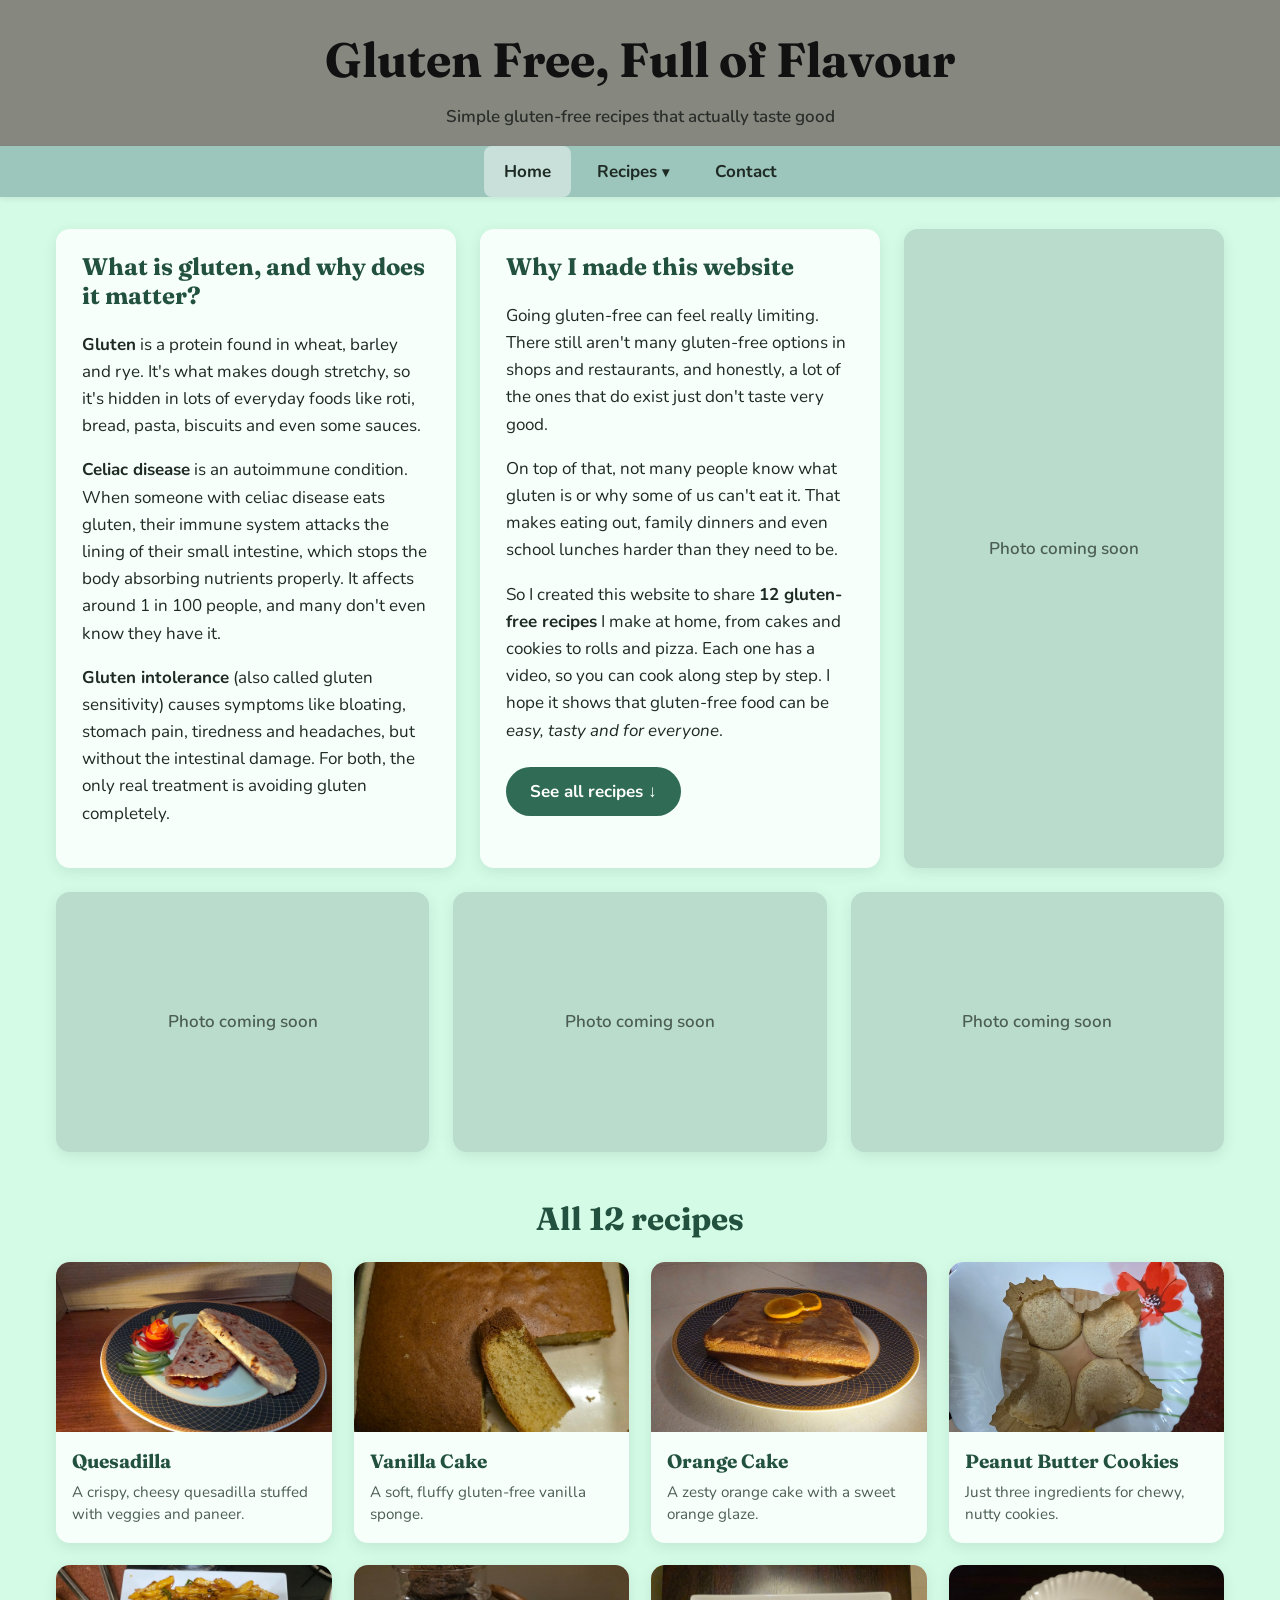
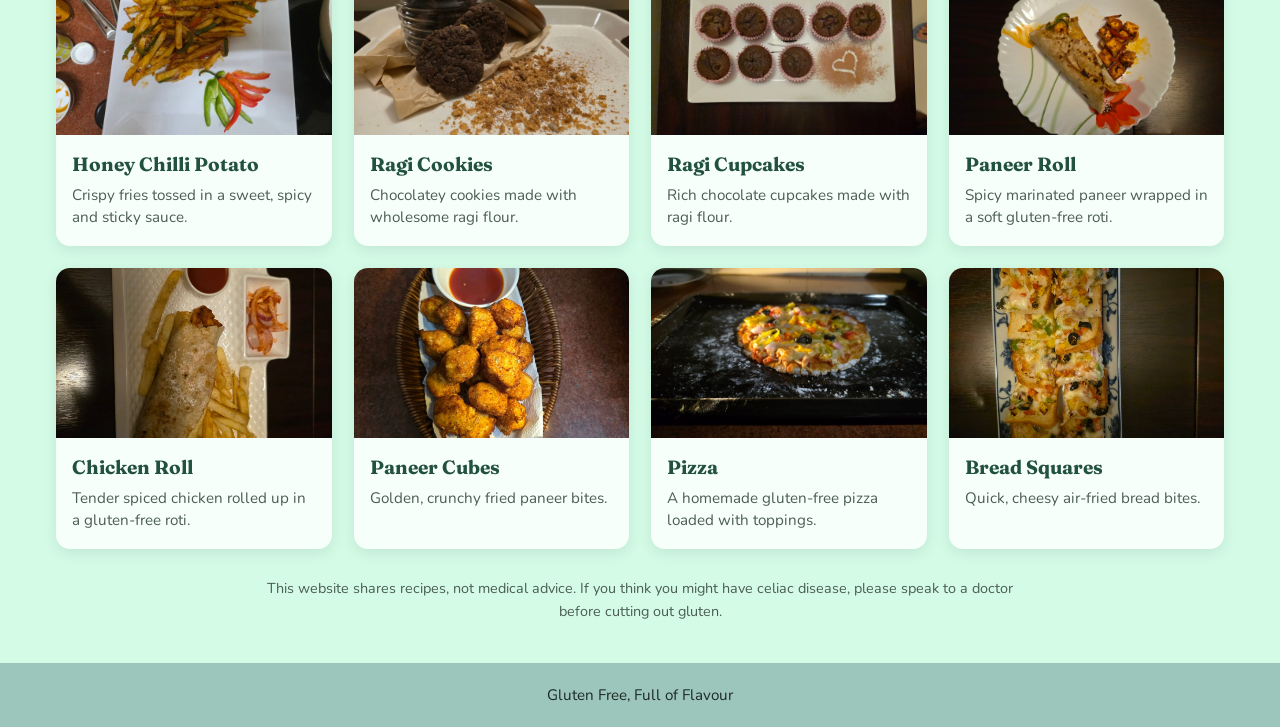
==== index.html @ 8ae69e82 "First version of my website" ====
<!DOCTYPE html>
<html lang="en">
<head>
  <meta charset="UTF-8">
  <meta name="viewport" content="width=device-width, initial-scale=1.0">
  <meta name="description" content="Gluten-free recipes that are easy to make and full of flavour.">
  <title>Home | Gluten Free, Full of Flavour</title>
  <link rel="preconnect" href="https://fonts.googleapis.com">
  <link rel="preconnect" href="https://fonts.gstatic.com" crossorigin>
  <link href="https://fonts.googleapis.com/css2?family=Fraunces:opsz,wght@9..144,600;9..144,700&family=Nunito:wght@400;600;700&display=swap" rel="stylesheet">
  <link rel="icon" href="favicon.svg" type="image/svg+xml">
  <link rel="stylesheet" href="css/home.css">
</head>
<body>

  <!-- ===== Title bar ===== -->
  <header class="site-header">
    <a href="index.html" class="site-title">Gluten Free, Full of Flavour</a>
    <p class="tagline">Simple gluten-free recipes that actually taste good</p>
  </header>

  <!-- ===== Navigation bar ===== -->
  <nav class="site-nav" aria-label="Main navigation">
    <button class="menu-toggle" aria-expanded="false" aria-controls="nav-links">&#9776; Menu</button>
    <ul class="nav-links" id="nav-links">
      <li><a href="index.html" class="active" aria-current="page">Home</a></li>
      <li class="dropdown">
        <button class="dropdown-toggle" aria-expanded="false">Recipes <span class="arrow">&#9662;</span></button>
        <ul class="dropdown-menu">
          <li><a href="quesadilla.html">Quesadilla</a></li>
          <li><a href="vanilla-cake.html">Vanilla Cake</a></li>
          <li><a href="orange-cake.html">Orange Cake</a></li>
          <li><a href="peanut-butter-cookies.html">Peanut Butter Cookies</a></li>
          <li><a href="honey-chilli-potato.html">Honey Chilli Potato</a></li>
          <li><a href="ragi-cookies.html">Ragi Cookies</a></li>
          <li><a href="ragi-cupcakes.html">Ragi Cupcakes</a></li>
          <li><a href="paneer-roll.html">Paneer Roll</a></li>
          <li><a href="chicken-roll.html">Chicken Roll</a></li>
          <li><a href="paneer-cubes.html">Paneer Cubes</a></li>
          <li><a href="pizza.html">Pizza</a></li>
          <li><a href="bread-squares.html">Bread Squares</a></li>
        </ul>
      </li>
      <li><a href="gf-contact.html">Contact</a></li>
    </ul>
  </nav>

  <!-- ===== Main content ===== -->
  <main class="home">

    <!-- Top row: two text columns + one picture -->
    <section class="intro-row">
      <article class="text-card">
        <h2>What is gluten, and why does it matter?</h2>
        <p><strong>Gluten</strong> is a protein found in wheat, barley and rye. It's what makes dough stretchy, so it's hidden in lots of everyday foods like roti, bread, pasta, biscuits and even some sauces.</p>
        <p><strong>Celiac disease</strong> is an autoimmune condition. When someone with celiac disease eats gluten, their immune system attacks the lining of their small intestine, which stops the body absorbing nutrients properly. It affects around 1 in 100 people, and many don't even know they have it.</p>
        <p><strong>Gluten intolerance</strong> (also called gluten sensitivity) causes symptoms like bloating, stomach pain, tiredness and headaches, but without the intestinal damage. For both, the only real treatment is avoiding gluten completely.</p>
      </article>

      <article class="text-card">
        <h2>Why I made this website</h2>
        <p>Going gluten-free can feel really limiting. There still aren't many gluten-free options in shops and restaurants, and honestly, a lot of the ones that do exist just don't taste very good.</p>
        <p>On top of that, not many people know what gluten is or why some of us can't eat it. That makes eating out, family dinners and even school lunches harder than they need to be.</p>
        <p>So I created this website to share <strong>12 gluten-free recipes</strong> I make at home, from cakes and cookies to rolls and pizza. Each one has a video, so you can cook along step by step. I hope it shows that gluten-free food can be <em>easy, tasty and for everyone</em>.</p>
        <a class="btn" href="#recipes">See all recipes &darr;</a>
      </article>

      <figure class="photo photo-tall">
        <img src="https://images.unsplash.com/photo-1523294587484-bae6cc870010?auto=format&fit=crop&w=1200&q=80" alt="Cookies, bread and wheat stalks on a table">
      </figure>
    </section>

    <!-- Bottom row: three pictures -->
    <section class="photo-row">
      <figure class="photo"><img src="https://images.unsplash.com/photo-1642541386804-803d73509fa2?auto=format&fit=crop&w=1200&q=80" alt="A hand holding a frosted cupcake" loading="lazy"></figure>
      <figure class="photo"><img src="https://images.unsplash.com/photo-1511690078903-71dc5a49f5e3?auto=format&fit=crop&w=1200&q=80" alt="Assorted tacos on a wooden plate" loading="lazy"></figure>
      <figure class="photo"><img src="https://images.unsplash.com/photo-1574484152510-903878da786c?auto=format&fit=crop&w=1200&q=80" alt="A bowl of colourful spices" loading="lazy"></figure>
    </section>

    <!-- All 12 recipes as cards -->
    <section class="recipe-cards" id="recipes">
      <h2>All 12 recipes</h2>
      <div class="card-grid">
        <a class="recipe-card" href="quesadilla.html">
          <figure class="photo"><img src="images/quesadilla-1.jpg" alt="Quesadilla" loading="lazy"></figure>
          <div class="rc-body">
            <h3>Quesadilla</h3>
            <p>A crispy, cheesy quesadilla stuffed with veggies and paneer.</p>
          </div>
        </a>
        <a class="recipe-card" href="vanilla-cake.html">
          <figure class="photo"><img src="images/vanilla-cake-1.jpg" alt="Vanilla Cake" loading="lazy"></figure>
          <div class="rc-body">
            <h3>Vanilla Cake</h3>
            <p>A soft, fluffy gluten-free vanilla sponge.</p>
          </div>
        </a>
        <a class="recipe-card" href="orange-cake.html">
          <figure class="photo"><img src="images/orange-cake-1.jpg" alt="Orange Cake" loading="lazy"></figure>
          <div class="rc-body">
            <h3>Orange Cake</h3>
            <p>A zesty orange cake with a sweet orange glaze.</p>
          </div>
        </a>
        <a class="recipe-card" href="peanut-butter-cookies.html">
          <figure class="photo"><img src="images/peanut-butter-cookies-1.jpg" alt="Peanut Butter Cookies" loading="lazy"></figure>
          <div class="rc-body">
            <h3>Peanut Butter Cookies</h3>
            <p>Just three ingredients for chewy, nutty cookies.</p>
          </div>
        </a>
        <a class="recipe-card" href="honey-chilli-potato.html">
          <figure class="photo"><img src="images/honey-chilli-potato-1.jpg" alt="Honey Chilli Potato" loading="lazy"></figure>
          <div class="rc-body">
            <h3>Honey Chilli Potato</h3>
            <p>Crispy fries tossed in a sweet, spicy and sticky sauce.</p>
          </div>
        </a>
        <a class="recipe-card" href="ragi-cookies.html">
          <figure class="photo"><img src="images/ragi-cookies-1.jpg" alt="Ragi Cookies" loading="lazy"></figure>
          <div class="rc-body">
            <h3>Ragi Cookies</h3>
            <p>Chocolatey cookies made with wholesome ragi flour.</p>
          </div>
        </a>
        <a class="recipe-card" href="ragi-cupcakes.html">
          <figure class="photo"><img src="images/ragi-cupcakes-1.jpg" alt="Ragi Cupcakes" loading="lazy"></figure>
          <div class="rc-body">
            <h3>Ragi Cupcakes</h3>
            <p>Rich chocolate cupcakes made with ragi flour.</p>
          </div>
        </a>
        <a class="recipe-card" href="paneer-roll.html">
          <figure class="photo"><img src="images/paneer-roll-1.jpg" alt="Paneer Roll" loading="lazy"></figure>
          <div class="rc-body">
            <h3>Paneer Roll</h3>
            <p>Spicy marinated paneer wrapped in a soft gluten-free roti.</p>
          </div>
        </a>
        <a class="recipe-card" href="chicken-roll.html">
          <figure class="photo"><img src="images/chicken-roll-1.jpg" alt="Chicken Roll" loading="lazy"></figure>
          <div class="rc-body">
            <h3>Chicken Roll</h3>
            <p>Tender spiced chicken rolled up in a gluten-free roti.</p>
          </div>
        </a>
        <a class="recipe-card" href="paneer-cubes.html">
          <figure class="photo"><img src="images/paneer-cubes-1.jpg" alt="Paneer Cubes" loading="lazy"></figure>
          <div class="rc-body">
            <h3>Paneer Cubes</h3>
            <p>Golden, crunchy fried paneer bites.</p>
          </div>
        </a>
        <a class="recipe-card" href="pizza.html">
          <figure class="photo"><img src="images/pizza-1.jpg" alt="Pizza" loading="lazy"></figure>
          <div class="rc-body">
            <h3>Pizza</h3>
            <p>A homemade gluten-free pizza loaded with toppings.</p>
          </div>
        </a>
        <a class="recipe-card" href="bread-squares.html">
          <figure class="photo"><img src="images/bread-squares-1.jpg" alt="Bread Squares" loading="lazy"></figure>
          <div class="rc-body">
            <h3>Bread Squares</h3>
            <p>Quick, cheesy air-fried bread bites.</p>
          </div>
        </a>
      </div>
    </section>

    <p class="disclaimer">This website shares recipes, not medical advice. If you think you might have celiac disease, please speak to a doctor before cutting out gluten.</p>
  </main>

  <!-- ===== Footer ===== -->
  <footer class="site-footer">
    <p>Gluten Free, Full of Flavour</p>
  </footer>

  <script src="js/script.js"></script>
</body>
</html>
---- css/home.css ----
/* =========================================================
   SHARED STYLES (title bar, nav bar, footer)
   This section is the same in all 3 CSS files.
   If you change it here, change it in the other two as well.
   ========================================================= */

:root {
  --title-bar: #868880;     /* grey title bar (from sketch) */
  --nav-bar: #9cc5bb;       /* sage nav bar (from sketch) */
  --page-bg: #d4fbe6;       /* mint page background (from sketch) */
  --card-bg: #f7fffa;
  --text: #1e2a24;
  --muted: #4b5d54;
  --accent: #2f6b55;
  --accent-dark: #22513f;
  --border: #b9dccd;
  --radius: 14px;
  --shadow: 0 4px 14px rgba(30, 60, 45, 0.10);
}

* { box-sizing: border-box; }

body {
  margin: 0;
  font-family: "Nunito", Arial, sans-serif;
  font-size: 17px;
  line-height: 1.6;
  color: var(--text);
  background: var(--page-bg);
}

img { max-width: 100%; display: block; }

h1, h2 {
  font-family: "Fraunces", Georgia, serif;
  line-height: 1.2;
  color: var(--accent-dark);
}

/* ----- Title bar ----- */
.site-header {
  background: var(--title-bar);
  text-align: center;
  padding: 22px 16px 16px;
}
.site-title {
  font-family: "Fraunces", Georgia, serif;
  font-size: clamp(1.8rem, 5vw, 3rem);
  font-weight: 700;
  color: #111;
  text-decoration: none;
}
.tagline {
  margin: 4px 0 0;
  color: #2a2d29;
  font-weight: 600;
}

/* ----- Navigation bar ----- */
.site-nav {
  background: var(--nav-bar);
  position: sticky;
  top: 0;
  z-index: 100;
  box-shadow: 0 2px 6px rgba(0, 0, 0, 0.08);
}
.nav-links {
  list-style: none;
  margin: 0 auto;
  padding: 0 16px;
  display: flex;
  justify-content: center;
  gap: 6px;
  max-width: 1200px;
}
.nav-links > li { position: relative; }

.nav-links a,
.dropdown-toggle {
  display: block;
  padding: 12px 20px;
  font: inherit;
  font-weight: 700;
  color: var(--text);
  text-decoration: none;
  background: none;
  border: none;
  cursor: pointer;
  border-radius: 8px;
}
.nav-links a:hover,
.dropdown-toggle:hover,
.nav-links a.active,
.dropdown-toggle.active {
  background: rgba(255, 255, 255, 0.45);
}

/* Recipes dropdown */
.dropdown-menu {
  list-style: none;
  margin: 0;
  padding: 10px;
  position: absolute;
  top: 100%;
  left: 50%;
  transform: translateX(-50%);
  width: 440px;
  display: none;
  grid-template-columns: 1fr 1fr;
  gap: 2px;
  background: var(--card-bg);
  border-radius: var(--radius);
  box-shadow: 0 8px 24px rgba(0, 0, 0, 0.15);
}
.dropdown-menu a {
  padding: 8px 12px;
  font-weight: 600;
}
.dropdown-menu a:hover,
.dropdown-menu a.active {
  background: var(--page-bg);
}
.dropdown:hover .dropdown-menu,
.dropdown:focus-within .dropdown-menu,
.dropdown.open .dropdown-menu {
  display: grid;
}
.arrow { font-size: 0.8em; }

/* Mobile menu button (hidden on big screens) */
.menu-toggle {
  display: none;
  width: 100%;
  padding: 12px 16px;
  font: inherit;
  font-weight: 700;
  background: none;
  border: none;
  cursor: pointer;
  color: var(--text);
}

/* ----- Buttons ----- */
.btn {
  display: inline-block;
  padding: 11px 24px;
  background: var(--accent);
  color: #fff;
  font: inherit;
  font-weight: 700;
  text-decoration: none;
  border: none;
  border-radius: 999px;
  cursor: pointer;
  transition: background 0.2s;
}
.btn:hover { background: var(--accent-dark); }

/* ----- Photos ----- */
.photo {
  margin: 0;
  border-radius: var(--radius);
  overflow: hidden;
  box-shadow: var(--shadow);
  background: var(--border);
}
.photo img {
  width: 100%;
  height: 100%;
  object-fit: cover;
  transition: transform 0.4s;
}
.photo:hover img { transform: scale(1.04); }

/* Shown by script.js when a photo file is missing */
.photo-missing {
  display: flex;
  align-items: center;
  justify-content: center;
  height: 100%;
  min-height: 160px;
  padding: 16px;
  text-align: center;
  color: var(--muted);
  font-weight: 600;
}

/* ----- Footer ----- */
.site-footer {
  text-align: center;
  padding: 20px 16px;
  background: var(--nav-bar);
  font-size: 0.95rem;
  margin-top: 40px;
}
.site-footer p { margin: 0; }
.site-footer .credits {
  margin-top: 4px;
  font-size: 0.8rem;
  color: var(--muted);
}
.site-footer a { color: inherit; }

/* ----- Mobile nav ----- */
@media (max-width: 760px) {
  .menu-toggle { display: block; }
  .nav-links {
    display: none;
    flex-direction: column;
    padding: 0 12px 12px;
    gap: 2px;
  }
  .site-nav.open .nav-links { display: flex; }
  .dropdown-toggle { width: 100%; text-align: left; }
  .dropdown-menu {
    position: static;
    transform: none;
    width: 100%;
    box-shadow: none;
    grid-template-columns: 1fr 1fr;
  }
  /* on phones the dropdown opens by tapping, not hovering */
  .dropdown:hover .dropdown-menu,
  .dropdown:focus-within .dropdown-menu { display: none; }
  .dropdown.open .dropdown-menu { display: grid; }
}

/* =========================================================
   HOMEPAGE STYLES
   ========================================================= */

.home {
  max-width: 1200px;
  margin: 0 auto;
  padding: 32px 16px 0;
}

/* Top row: text | text | picture */
.intro-row {
  display: grid;
  grid-template-columns: 1fr 1fr 0.8fr;
  gap: 24px;
  align-items: stretch;
}

.text-card {
  background: var(--card-bg);
  border-radius: var(--radius);
  box-shadow: var(--shadow);
  padding: 24px 26px;
}
.text-card h2 {
  margin-top: 0;
  font-size: 1.5rem;
}
.text-card .btn { margin-top: 6px; }

.photo-tall { min-height: 320px; }

/* Bottom row: three pictures */
.photo-row {
  display: grid;
  grid-template-columns: repeat(3, 1fr);
  gap: 24px;
  margin-top: 24px;
}
.photo-row .photo { height: 260px; }

/* ----- Recipe cards ----- */
.recipe-cards {
  margin-top: 48px;
  scroll-margin-top: 70px;
}
.recipe-cards > h2 {
  text-align: center;
  font-size: 2rem;
  margin: 0 0 24px;
}
.card-grid {
  display: grid;
  grid-template-columns: repeat(4, 1fr);
  gap: 22px;
}
.recipe-card {
  display: flex;
  flex-direction: column;
  background: var(--card-bg);
  border-radius: var(--radius);
  box-shadow: var(--shadow);
  overflow: hidden;
  color: var(--text);
  text-decoration: none;
  transition: transform 0.2s, box-shadow 0.2s;
}
.recipe-card:hover {
  transform: translateY(-4px);
  box-shadow: 0 10px 24px rgba(30, 60, 45, 0.16);
}
.recipe-card .photo {
  height: 170px;
  border-radius: 0;
  box-shadow: none;
}
.rc-body { padding: 14px 16px 18px; }
.rc-body h3 {
  margin: 0 0 4px;
  font-family: "Fraunces", Georgia, serif;
  font-size: 1.2rem;
  color: var(--accent-dark);
}
.rc-body p {
  margin: 0;
  font-size: 0.95rem;
  color: var(--muted);
  line-height: 1.45;
}

.disclaimer {
  margin: 28px auto 0;
  max-width: 760px;
  text-align: center;
  font-size: 0.9rem;
  color: var(--muted);
}

/* Tablet */
@media (max-width: 1000px) {
  .card-grid { grid-template-columns: repeat(3, 1fr); }
  .intro-row { grid-template-columns: 1fr 1fr; }
  .photo-tall { grid-column: 1 / -1; height: 300px; min-height: 0; }
}

/* Phone */
@media (max-width: 700px) {
  .intro-row,
  .photo-row { grid-template-columns: 1fr; }
  .photo-row .photo { height: 220px; }
  .card-grid { grid-template-columns: 1fr 1fr; gap: 14px; }
  .recipe-card .photo { height: 120px; }
  .rc-body { padding: 10px 12px 14px; }
  .rc-body p { display: none; }
}
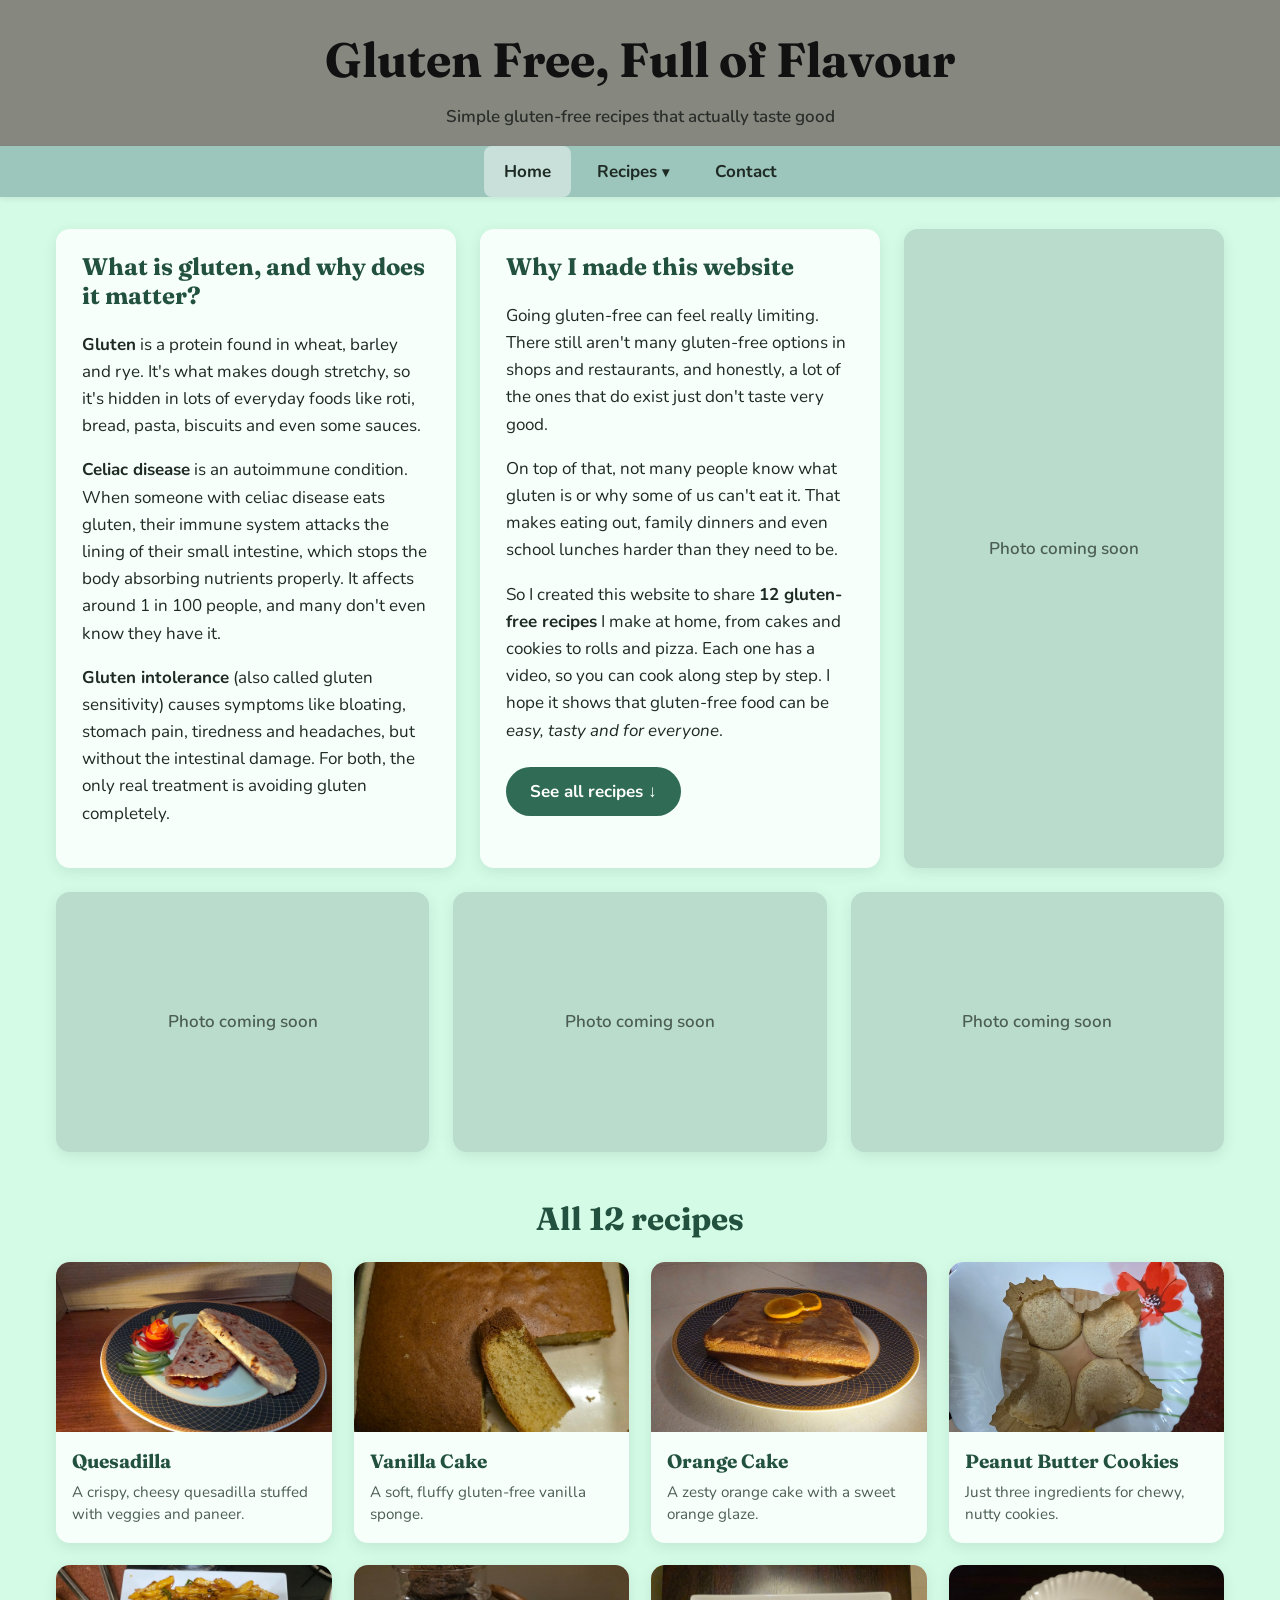
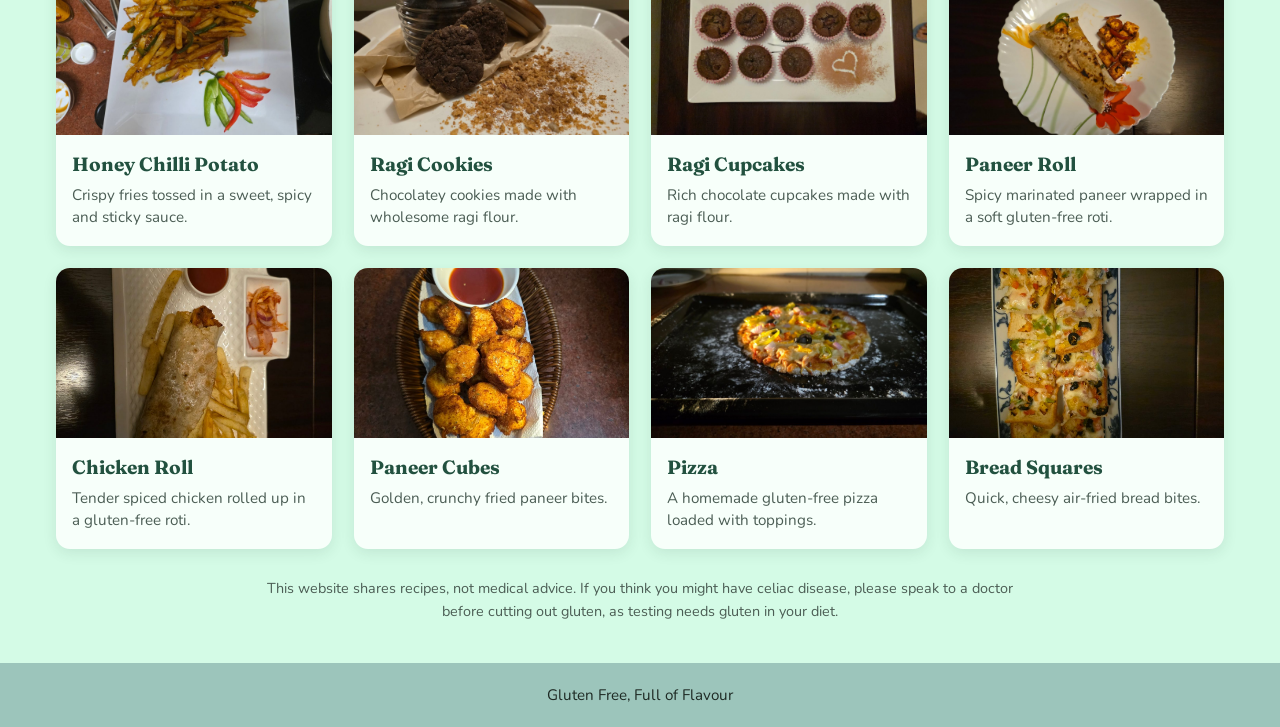
==== commit 776fd680: "Fixed video seek bar" ====
--- a/index.html
+++ b/index.html
@@ -9,7 +9,7 @@
   <link rel="preconnect" href="https://fonts.gstatic.com" crossorigin>
   <link href="https://fonts.googleapis.com/css2?family=Fraunces:opsz,wght@9..144,600;9..144,700&family=Nunito:wght@400;600;700&display=swap" rel="stylesheet">
   <link rel="icon" href="favicon.svg" type="image/svg+xml">
-  <link rel="stylesheet" href="css/home.css">
+  <link rel="stylesheet" href="css/home.css?v=3">
 </head>
 <body>
 
@@ -168,7 +168,7 @@
       </div>
     </section>
 
-    <p class="disclaimer">This website shares recipes, not medical advice. If you think you might have celiac disease, please speak to a doctor before cutting out gluten.</p>
+    <p class="disclaimer">This website shares recipes, not medical advice. If you think you might have celiac disease, please speak to a doctor before cutting out gluten, as testing needs gluten in your diet.</p>
   </main>
 
   <!-- ===== Footer ===== -->
@@ -176,6 +176,6 @@
     <p>Gluten Free, Full of Flavour</p>
   </footer>
 
-  <script src="js/script.js"></script>
+  <script src="js/script.js?v=3"></script>
 </body>
 </html>
